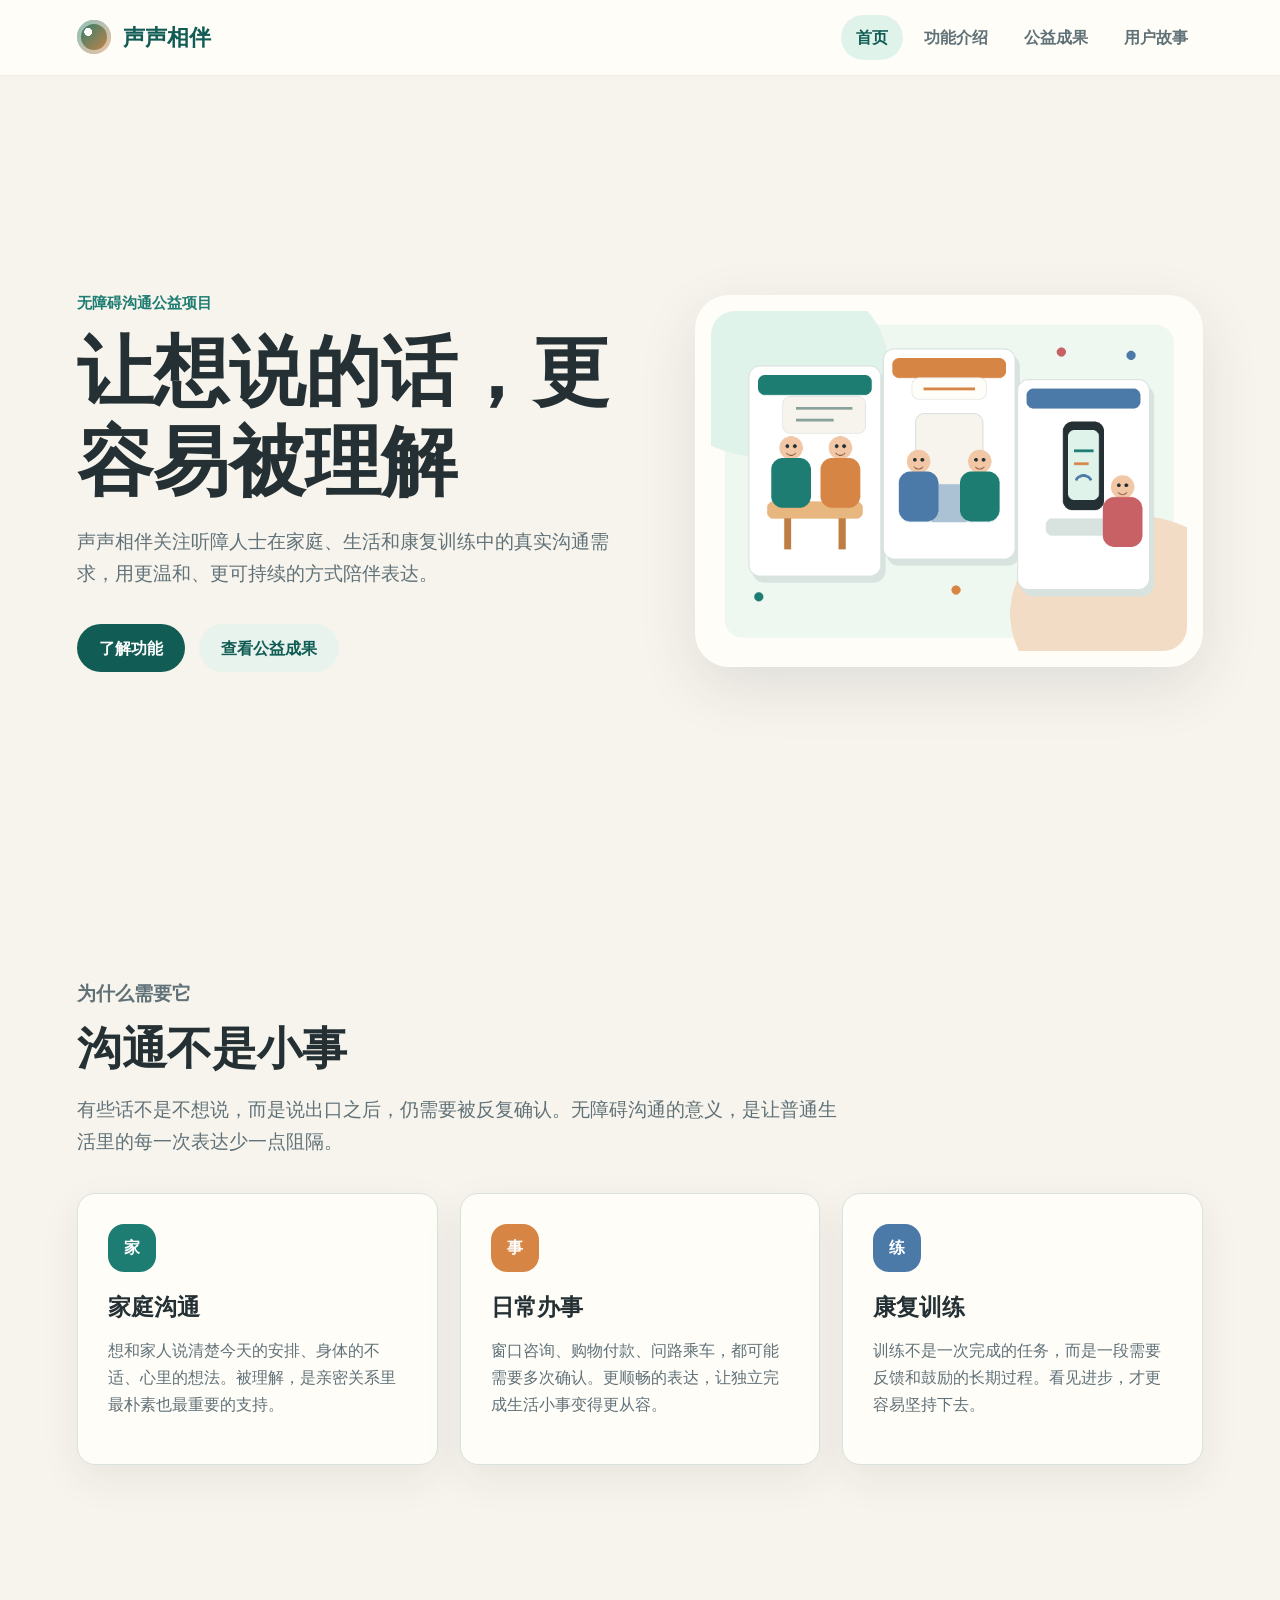
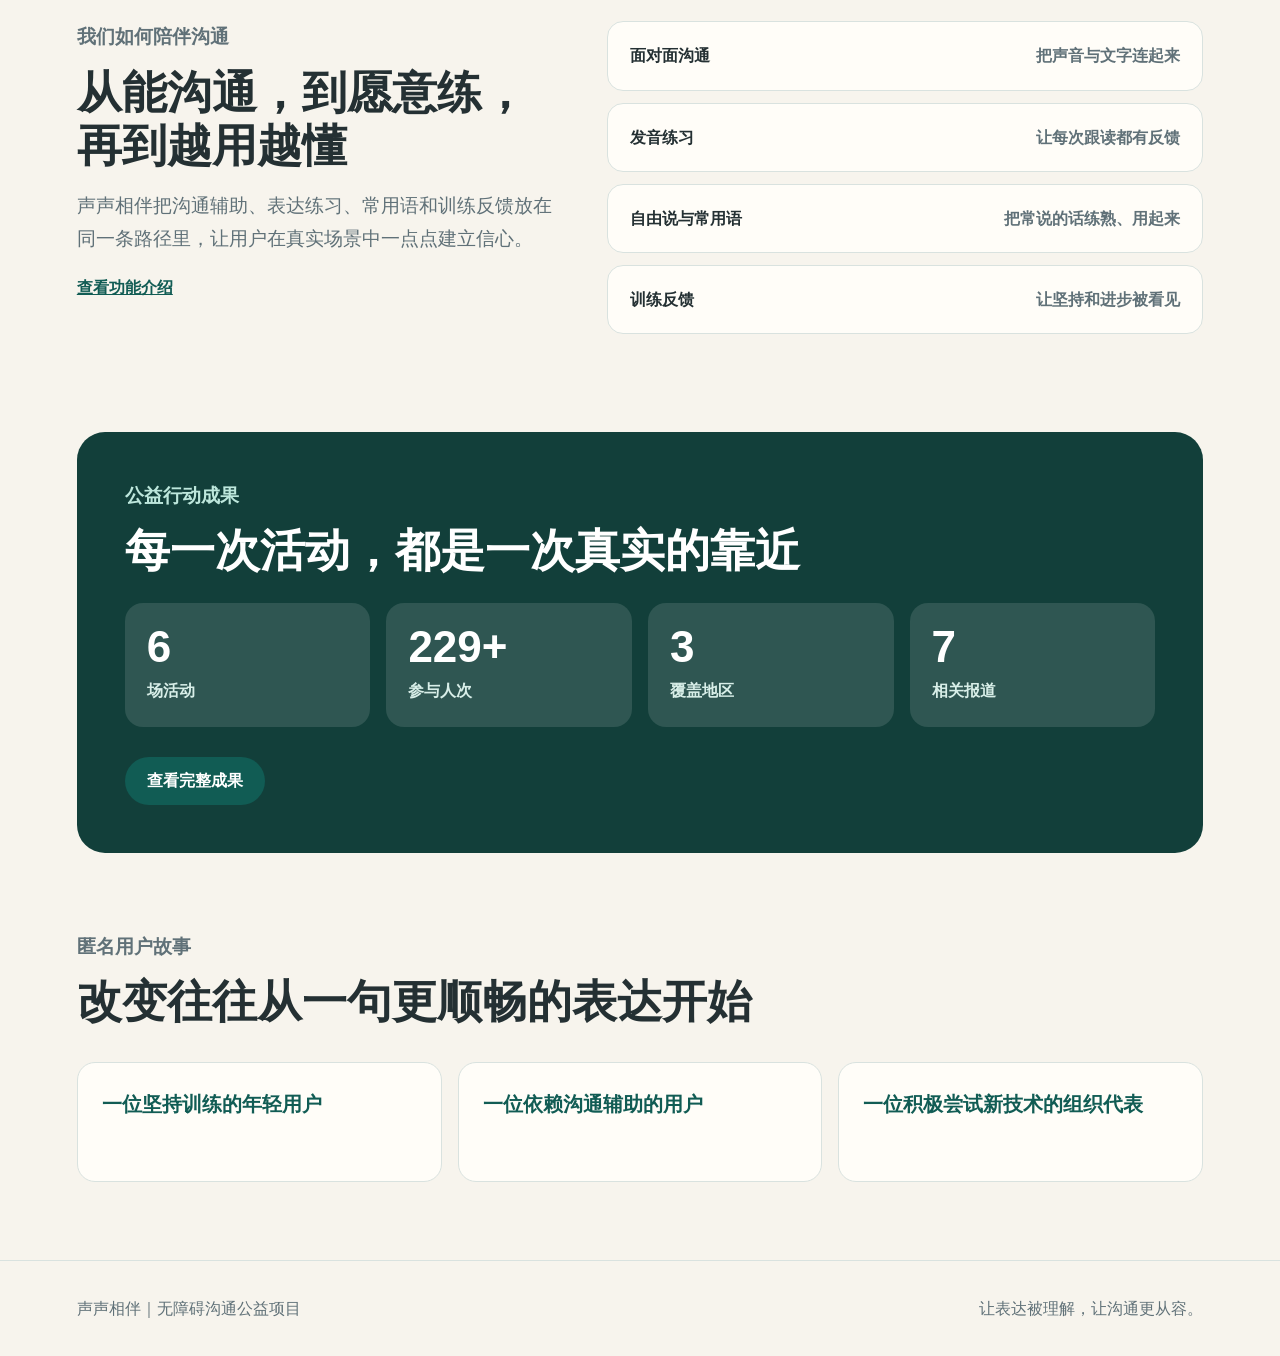
==== index.html @ 74983204 "feat: create shengsheng xiangban static site" ====
<!doctype html>
<html lang="zh-CN">
  <head>
    <meta charset="utf-8" />
    <meta name="viewport" content="width=device-width, initial-scale=1" />
    <title>声声相伴｜无障碍沟通公益项目</title>
    <meta
      name="description"
      content="声声相伴是一个无障碍沟通公益项目，关注家庭沟通、日常办事与康复训练，让表达更容易被理解。"
    />
    <link rel="stylesheet" href="assets/styles.css" />
  </head>
  <body>
    <a class="skip-link" href="#main">跳到主要内容</a>
    <header class="site-header">
      <a class="brand" href="index.html" aria-label="声声相伴首页">
        <span class="brand-mark" aria-hidden="true"></span>
        <span>声声相伴</span>
      </a>
      <button class="nav-toggle" type="button" aria-expanded="false" aria-controls="site-nav">
        <span class="sr-only">打开导航</span>
        <span aria-hidden="true"></span>
      </button>
      <nav class="site-nav" id="site-nav" aria-label="主导航">
        <a class="active" href="index.html">首页</a>
        <a href="features.html">功能介绍</a>
        <a href="impact.html">公益成果</a>
        <a href="stories.html">用户故事</a>
      </nav>
    </header>

    <main id="main">
      <section class="hero section-band">
        <div class="hero-copy">
          <p class="eyebrow">无障碍沟通公益项目</p>
          <h1>让想说的话，更容易被理解</h1>
          <p class="hero-lede">
            声声相伴关注听障人士在家庭、生活和康复训练中的真实沟通需求，用更温和、更可持续的方式陪伴表达。
          </p>
          <div class="hero-actions">
            <a class="button primary" href="features.html">了解功能</a>
            <a class="button secondary" href="impact.html">查看公益成果</a>
          </div>
        </div>
        <figure class="hero-visual">
          <img src="assets/hero-scene.png" alt="家庭交流、日常办事与康复训练三个无障碍沟通场景的温暖插画" />
        </figure>
      </section>

      <section class="section-wrap">
        <div class="section-heading">
          <p class="eyebrow">为什么需要它</p>
          <h2>沟通不是小事</h2>
          <p>
            有些话不是不想说，而是说出口之后，仍需要被反复确认。无障碍沟通的意义，是让普通生活里的每一次表达少一点阻隔。
          </p>
        </div>
        <div class="scenario-grid">
          <article class="scenario-card">
            <div class="scenario-icon" aria-hidden="true">家</div>
            <h3>家庭沟通</h3>
            <p>想和家人说清楚今天的安排、身体的不适、心里的想法。被理解，是亲密关系里最朴素也最重要的支持。</p>
          </article>
          <article class="scenario-card">
            <div class="scenario-icon" aria-hidden="true">事</div>
            <h3>日常办事</h3>
            <p>窗口咨询、购物付款、问路乘车，都可能需要多次确认。更顺畅的表达，让独立完成生活小事变得更从容。</p>
          </article>
          <article class="scenario-card">
            <div class="scenario-icon" aria-hidden="true">练</div>
            <h3>康复训练</h3>
            <p>训练不是一次完成的任务，而是一段需要反馈和鼓励的长期过程。看见进步，才更容易坚持下去。</p>
          </article>
        </div>
      </section>

      <section class="section-wrap split-feature">
        <div>
          <p class="eyebrow">我们如何陪伴沟通</p>
          <h2>从能沟通，到愿意练，再到越用越懂</h2>
          <p>
            声声相伴把沟通辅助、表达练习、常用语和训练反馈放在同一条路径里，让用户在真实场景中一点点建立信心。
          </p>
          <a class="text-link" href="features.html">查看功能介绍</a>
        </div>
        <div class="feature-list">
          <a href="features.html#face-to-face">面对面沟通<span>把声音与文字连起来</span></a>
          <a href="features.html#pronunciation">发音练习<span>让每次跟读都有反馈</span></a>
          <a href="features.html#daily-phrases">自由说与常用语<span>把常说的话练熟、用起来</span></a>
          <a href="features.html#reports">训练反馈<span>让坚持和进步被看见</span></a>
        </div>
      </section>

      <section class="impact-preview">
        <div class="section-heading compact">
          <p class="eyebrow">公益行动成果</p>
          <h2>每一次活动，都是一次真实的靠近</h2>
        </div>
        <div class="metric-row">
          <div><strong>6</strong><span>场活动</span></div>
          <div><strong>229+</strong><span>参与人次</span></div>
          <div><strong>3</strong><span>覆盖地区</span></div>
          <div><strong>7</strong><span>相关报道</span></div>
        </div>
        <a class="button primary" href="impact.html">查看完整成果</a>
      </section>

      <section class="section-wrap story-preview">
        <div class="section-heading">
          <p class="eyebrow">匿名用户故事</p>
          <h2>改变往往从一句更顺畅的表达开始</h2>
        </div>
        <div class="story-strip">
          <a href="stories.html#story-young">一位坚持训练的年轻用户</a>
          <a href="stories.html#story-daily">一位依赖沟通辅助的用户</a>
          <a href="stories.html#story-representative">一位积极尝试新技术的组织代表</a>
        </div>
      </section>
    </main>

    <footer class="site-footer">
      <p>声声相伴｜无障碍沟通公益项目</p>
      <p>让表达被理解，让沟通更从容。</p>
    </footer>
    <script src="assets/main.js"></script>
  </body>
</html>
---- assets/styles.css ----
:root {
  --ink: #243033;
  --muted: #607178;
  --soft: #f7f4ed;
  --paper: #fffdf8;
  --line: #d9e2df;
  --teal: #1d7d72;
  --teal-dark: #115c54;
  --mint: #dff3eb;
  --orange: #d78545;
  --rose: #c86166;
  --blue: #4b79a8;
  --shadow: 0 20px 60px rgba(37, 48, 51, 0.11);
}

* {
  box-sizing: border-box;
}

html {
  scroll-behavior: smooth;
}

body {
  margin: 0;
  color: var(--ink);
  background: var(--soft);
  font-family: -apple-system, BlinkMacSystemFont, "PingFang SC", "Hiragino Sans GB", "Microsoft YaHei", sans-serif;
  line-height: 1.7;
}

a {
  color: inherit;
}

img {
  display: block;
  max-width: 100%;
}

code {
  padding: 0.08em 0.32em;
  border-radius: 6px;
  background: #ecf4f1;
  color: var(--teal-dark);
}

.skip-link {
  position: absolute;
  left: 16px;
  top: -60px;
  z-index: 20;
  padding: 10px 14px;
  border-radius: 8px;
  background: var(--ink);
  color: #fff;
}

.skip-link:focus {
  top: 16px;
}

.sr-only {
  position: absolute;
  width: 1px;
  height: 1px;
  padding: 0;
  margin: -1px;
  overflow: hidden;
  clip: rect(0, 0, 0, 0);
  white-space: nowrap;
  border: 0;
}

.site-header {
  position: sticky;
  top: 0;
  z-index: 10;
  display: flex;
  align-items: center;
  justify-content: space-between;
  min-height: 76px;
  padding: 0 6vw;
  background: rgba(255, 253, 248, 0.92);
  border-bottom: 1px solid rgba(36, 48, 51, 0.08);
  backdrop-filter: blur(18px);
}

.brand {
  display: inline-flex;
  align-items: center;
  gap: 12px;
  color: var(--teal-dark);
  font-size: 22px;
  font-weight: 800;
  text-decoration: none;
}

.brand-mark {
  width: 34px;
  height: 34px;
  border-radius: 50%;
  background:
    radial-gradient(circle at 33% 35%, #fff 0 12%, transparent 13%),
    linear-gradient(135deg, var(--teal), var(--orange));
  box-shadow: inset 0 0 0 4px rgba(255, 255, 255, 0.5);
}

.site-nav {
  display: flex;
  align-items: center;
  gap: 6px;
}

.site-nav a {
  padding: 9px 15px;
  border-radius: 999px;
  color: var(--muted);
  font-weight: 700;
  text-decoration: none;
}

.site-nav a:hover,
.site-nav a:focus-visible,
.site-nav a.active {
  color: var(--teal-dark);
  background: var(--mint);
  outline: none;
}

.nav-toggle {
  display: none;
}

.section-band,
.section-wrap,
.page-hero,
.feature-detail,
.impact-dashboard,
.timeline-section,
.report-image-wrap,
.activity-grid,
.story-list,
.impact-preview {
  width: min(1180px, 88vw);
  margin-inline: auto;
}

.hero {
  display: grid;
  grid-template-columns: minmax(0, 1.05fr) minmax(360px, 0.95fr);
  gap: 56px;
  align-items: center;
  min-height: calc(100vh - 76px);
  padding: 70px 0 84px;
}

.eyebrow {
  margin: 0 0 12px;
  color: var(--teal);
  font-size: 15px;
  font-weight: 800;
  letter-spacing: 0;
}

h1,
h2,
h3,
p {
  overflow-wrap: anywhere;
}

h1,
h2,
h3 {
  margin: 0;
  line-height: 1.18;
}

h1 {
  max-width: 760px;
  font-size: clamp(44px, 6vw, 76px);
  letter-spacing: 0;
}

h2 {
  font-size: clamp(30px, 3.5vw, 46px);
}

h3 {
  font-size: 23px;
}

.hero-lede,
.page-hero p,
.section-heading p,
.split-feature p,
.detail-copy p {
  color: var(--muted);
  font-size: 19px;
}

.hero-actions {
  display: flex;
  flex-wrap: wrap;
  gap: 14px;
  margin-top: 34px;
}

.button {
  display: inline-flex;
  align-items: center;
  justify-content: center;
  min-height: 48px;
  padding: 0 22px;
  border-radius: 999px;
  font-weight: 800;
  text-decoration: none;
}

.button.primary {
  color: #fff;
  background: var(--teal-dark);
}

.button.secondary {
  color: var(--teal-dark);
  background: #e8f3ee;
}

.hero-visual {
  margin: 0;
  padding: 16px;
  border-radius: 34px;
  background: var(--paper);
  box-shadow: var(--shadow);
}

.hero-visual img {
  width: 100%;
  border-radius: 24px;
}

.section-wrap {
  padding: 78px 0;
}

.section-heading {
  max-width: 760px;
  margin-bottom: 34px;
}

.section-heading.compact {
  max-width: 680px;
  margin-bottom: 22px;
}

.scenario-grid {
  display: grid;
  grid-template-columns: repeat(3, minmax(0, 1fr));
  gap: 22px;
}

.scenario-card,
.activity-grid article,
.story-card {
  background: var(--paper);
  border: 1px solid var(--line);
  border-radius: 18px;
  box-shadow: 0 14px 40px rgba(37, 48, 51, 0.07);
}

.scenario-card {
  padding: 30px;
}

.scenario-icon {
  display: grid;
  place-items: center;
  width: 48px;
  height: 48px;
  margin-bottom: 22px;
  border-radius: 16px;
  color: #fff;
  background: var(--teal);
  font-weight: 900;
}

.scenario-card:nth-child(2) .scenario-icon {
  background: var(--orange);
}

.scenario-card:nth-child(3) .scenario-icon {
  background: var(--blue);
}

.scenario-card p,
.activity-grid p,
.story-flow p {
  color: var(--muted);
}

.split-feature {
  display: grid;
  grid-template-columns: minmax(0, 0.9fr) minmax(420px, 1.1fr);
  gap: 42px;
  align-items: start;
}

.text-link {
  color: var(--teal-dark);
  font-weight: 900;
}

.feature-list {
  display: grid;
  gap: 12px;
}

.feature-list a {
  display: flex;
  justify-content: space-between;
  gap: 20px;
  padding: 20px 22px;
  border: 1px solid var(--line);
  border-radius: 16px;
  background: var(--paper);
  color: var(--ink);
  font-weight: 900;
  text-decoration: none;
}

.feature-list span {
  color: var(--muted);
  font-weight: 600;
}

.impact-preview {
  margin-top: 20px;
  padding: 48px;
  border-radius: 28px;
  background: #123f3a;
  color: #fff;
}

.impact-preview .eyebrow,
.impact-preview .section-heading p {
  color: #bde7dc;
}

.metric-row,
.impact-dashboard {
  display: grid;
  grid-template-columns: repeat(4, minmax(0, 1fr));
  gap: 16px;
}

.metric-row {
  margin: 26px 0 30px;
}

.metric-row div,
.impact-dashboard div {
  padding: 22px;
  border-radius: 18px;
  background: rgba(255, 255, 255, 0.12);
}

.metric-row strong,
.impact-dashboard strong {
  display: block;
  font-size: 44px;
  line-height: 1;
}

.metric-row span,
.impact-dashboard span {
  display: block;
  margin-top: 8px;
  color: #d8eee8;
  font-weight: 700;
}

.story-strip {
  display: grid;
  grid-template-columns: repeat(3, minmax(0, 1fr));
  gap: 16px;
}

.story-strip a {
  min-height: 120px;
  padding: 24px;
  border-radius: 18px;
  background: var(--paper);
  border: 1px solid var(--line);
  color: var(--teal-dark);
  font-size: 20px;
  font-weight: 900;
  text-decoration: none;
}

.page-hero {
  padding: 76px 0 44px;
}

.page-hero h1 {
  font-size: clamp(40px, 5vw, 62px);
}

.page-hero p {
  max-width: 780px;
}

.feature-detail {
  display: grid;
  grid-template-columns: minmax(0, 1.05fr) minmax(320px, 0.95fr);
  gap: 42px;
  align-items: center;
  padding: 44px 0;
}

.feature-detail.reverse .video-placeholder {
  order: 2;
}

.video-placeholder {
  aspect-ratio: 16 / 9;
  display: grid;
  place-items: center;
  align-content: center;
  gap: 8px;
  min-height: 280px;
  padding: 28px;
  border: 1px solid var(--line);
  border-radius: 22px;
  background:
    linear-gradient(135deg, rgba(29, 125, 114, 0.14), rgba(215, 133, 69, 0.16)),
    var(--paper);
  color: var(--teal-dark);
  text-align: center;
  box-shadow: var(--shadow);
}

.play-mark {
  width: 70px;
  height: 70px;
  border-radius: 50%;
  background: #fff;
  box-shadow: 0 12px 30px rgba(17, 92, 84, 0.18);
  position: relative;
}

.play-mark::after {
  content: "";
  position: absolute;
  left: 29px;
  top: 22px;
  width: 0;
  height: 0;
  border-top: 13px solid transparent;
  border-bottom: 13px solid transparent;
  border-left: 18px solid var(--teal);
}

.video-placeholder p {
  margin: 10px 0 0;
  font-size: 24px;
  font-weight: 900;
}

.video-placeholder span {
  color: var(--muted);
}

.check-list {
  padding: 0;
  margin: 22px 0 0;
  list-style: none;
}

.check-list li {
  position: relative;
  padding-left: 28px;
  margin: 10px 0;
  color: var(--muted);
}

.check-list li::before {
  content: "";
  position: absolute;
  left: 0;
  top: 0.72em;
  width: 10px;
  height: 10px;
  border-radius: 50%;
  background: var(--orange);
}

.impact-dashboard {
  padding: 32px;
  border-radius: 26px;
  background: var(--teal-dark);
  color: #fff;
}

.timeline-section,
.report-image-wrap {
  padding: 64px 0 20px;
}

.timeline {
  display: grid;
  gap: 14px;
  padding: 0;
  margin: 0;
  list-style: none;
}

.timeline li {
  display: grid;
  grid-template-columns: 160px 1fr;
  gap: 18px;
  align-items: baseline;
  padding: 18px 22px;
  border-radius: 16px;
  background: var(--paper);
  border: 1px solid var(--line);
}

.timeline time {
  color: var(--teal-dark);
  font-weight: 900;
}

.report-image-wrap img {
  border-radius: 22px;
  border: 1px solid var(--line);
  box-shadow: var(--shadow);
}

.activity-grid {
  display: grid;
  grid-template-columns: repeat(3, minmax(0, 1fr));
  gap: 18px;
  padding: 58px 0 80px;
}

.activity-grid article {
  padding: 24px;
}

.activity-grid span {
  display: inline-flex;
  padding: 5px 12px;
  border-radius: 999px;
  background: var(--mint);
  color: var(--teal-dark);
  font-weight: 900;
}

.activity-grid h3 {
  margin-top: 18px;
}

.activity-grid a {
  color: var(--teal-dark);
  font-weight: 900;
}

.story-list {
  display: grid;
  gap: 26px;
  padding: 28px 0 84px;
}

.story-card {
  padding: 34px;
}

.story-flow {
  display: grid;
  grid-template-columns: repeat(3, minmax(0, 1fr));
  gap: 16px;
  margin-top: 24px;
}

.story-flow div {
  padding: 20px;
  border-radius: 16px;
  background: #f2f8f5;
}

.story-flow strong {
  color: var(--teal-dark);
}

.site-footer {
  display: flex;
  justify-content: space-between;
  gap: 20px;
  padding: 34px 6vw;
  color: var(--muted);
  border-top: 1px solid var(--line);
}

.site-footer p {
  margin: 0;
}

@media (max-width: 900px) {
  .site-header {
    min-height: 68px;
  }

  .nav-toggle {
    display: grid;
    place-items: center;
    width: 44px;
    height: 44px;
    border: 0;
    border-radius: 12px;
    background: var(--mint);
  }

  .nav-toggle span[aria-hidden="true"],
  .nav-toggle span[aria-hidden="true"]::before,
  .nav-toggle span[aria-hidden="true"]::after {
    display: block;
    width: 20px;
    height: 2px;
    background: var(--teal-dark);
    content: "";
  }

  .nav-toggle span[aria-hidden="true"]::before {
    transform: translateY(-7px);
  }

  .nav-toggle span[aria-hidden="true"]::after {
    transform: translateY(5px);
  }

  .site-nav {
    position: absolute;
    left: 6vw;
    right: 6vw;
    top: 74px;
    display: none;
    flex-direction: column;
    align-items: stretch;
    padding: 14px;
    border: 1px solid var(--line);
    border-radius: 18px;
    background: var(--paper);
    box-shadow: var(--shadow);
  }

  .site-nav.open {
    display: flex;
  }

  .hero,
  .split-feature,
  .feature-detail,
  .feature-detail.reverse,
  .scenario-grid,
  .story-strip,
  .story-flow,
  .activity-grid {
    grid-template-columns: 1fr;
  }

  .feature-detail.reverse .video-placeholder {
    order: 0;
  }

  .metric-row,
  .impact-dashboard {
    grid-template-columns: repeat(2, minmax(0, 1fr));
  }

  .hero {
    min-height: auto;
    padding-top: 44px;
  }

  .timeline li {
    grid-template-columns: 1fr;
    gap: 4px;
  }

  .site-footer {
    flex-direction: column;
  }
}

@media (max-width: 560px) {
  .section-band,
  .section-wrap,
  .page-hero,
  .feature-detail,
  .impact-dashboard,
  .timeline-section,
  .report-image-wrap,
  .activity-grid,
  .story-list,
  .impact-preview {
    width: min(100% - 32px, 1180px);
  }

  h1 {
    font-size: 42px;
  }

  .metric-row,
  .impact-dashboard {
    grid-template-columns: 1fr;
  }

  .impact-preview {
    padding: 30px 22px;
  }

  .story-card,
  .scenario-card {
    padding: 24px;
  }
}

@media (prefers-reduced-motion: reduce) {
  html {
    scroll-behavior: auto;
  }
}
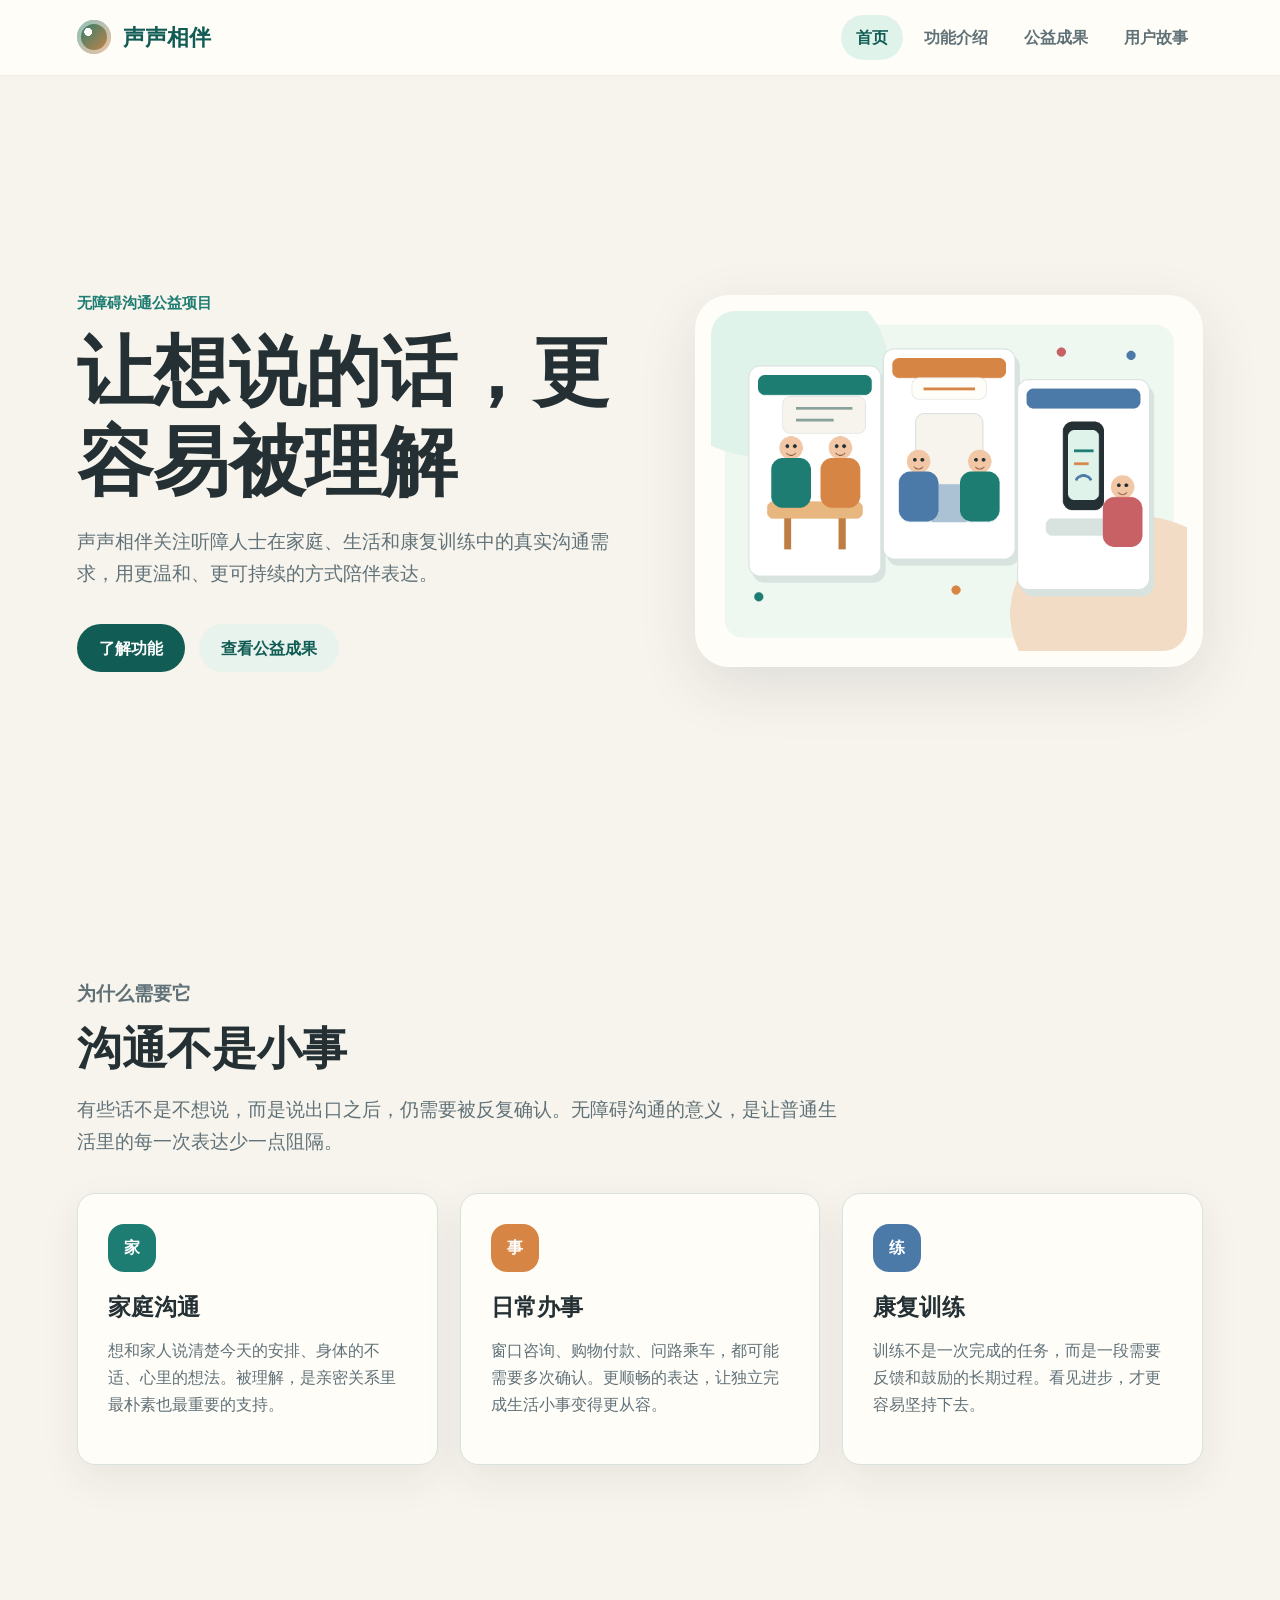
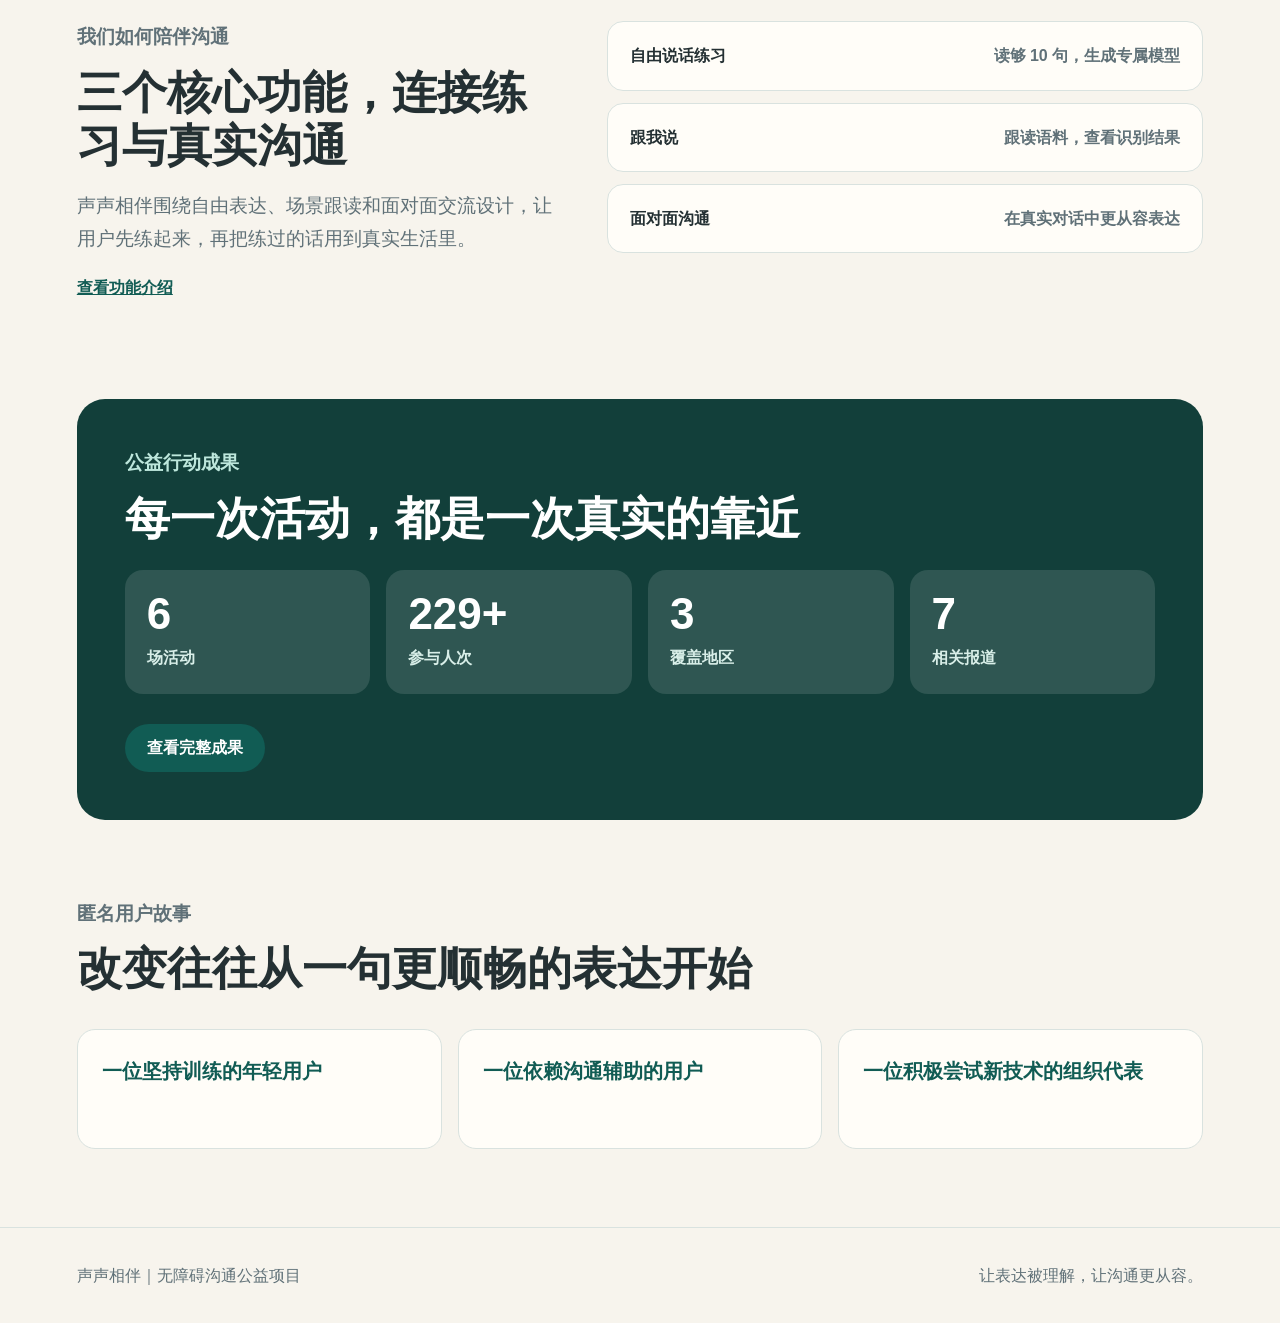
==== commit 2702c328: "feat: refine feature video modules" ====
--- a/index.html
+++ b/index.html
@@ -77,17 +77,16 @@
       <section class="section-wrap split-feature">
         <div>
           <p class="eyebrow">我们如何陪伴沟通</p>
-          <h2>从能沟通，到愿意练，再到越用越懂</h2>
+          <h2>三个核心功能，连接练习与真实沟通</h2>
           <p>
-            声声相伴把沟通辅助、表达练习、常用语和训练反馈放在同一条路径里，让用户在真实场景中一点点建立信心。
+            声声相伴围绕自由表达、场景跟读和面对面交流设计，让用户先练起来，再把练过的话用到真实生活里。
           </p>
           <a class="text-link" href="features.html">查看功能介绍</a>
         </div>
         <div class="feature-list">
-          <a href="features.html#face-to-face">面对面沟通<span>把声音与文字连起来</span></a>
-          <a href="features.html#pronunciation">发音练习<span>让每次跟读都有反馈</span></a>
-          <a href="features.html#daily-phrases">自由说与常用语<span>把常说的话练熟、用起来</span></a>
-          <a href="features.html#reports">训练反馈<span>让坚持和进步被看见</span></a>
+          <a href="features.html#free-speech">自由说话练习<span>读够 10 句，生成专属模型</span></a>
+          <a href="features.html#follow-me">跟我说<span>跟读语料，查看识别结果</span></a>
+          <a href="features.html#face-to-face">面对面沟通<span>在真实对话中更从容表达</span></a>
         </div>
       </section>
 
--- a/assets/styles.css
+++ b/assets/styles.css
@@ -472,6 +472,74 @@
   color: var(--muted);
 }
 
+.video-placeholder.has-video {
+  display: block;
+  padding: 0;
+  overflow: hidden;
+  background: #111c1a;
+}
+
+.video-placeholder video {
+  display: block;
+  width: 100%;
+  height: 100%;
+  border-radius: 22px;
+  object-fit: cover;
+}
+
+.demo-steps {
+  display: grid;
+  gap: 10px;
+  padding: 0;
+  margin: 24px 0 0;
+  list-style: none;
+  counter-reset: demo-step;
+}
+
+.demo-steps li {
+  position: relative;
+  min-height: 46px;
+  padding: 10px 14px 10px 58px;
+  border: 1px solid var(--line);
+  border-radius: 14px;
+  background: rgba(255, 253, 248, 0.78);
+  color: var(--muted);
+  counter-increment: demo-step;
+}
+
+.demo-steps li::before {
+  content: counter(demo-step);
+  position: absolute;
+  left: 14px;
+  top: 10px;
+  display: grid;
+  place-items: center;
+  width: 30px;
+  height: 30px;
+  border-radius: 50%;
+  color: #fff;
+  background: var(--teal);
+  font-size: 15px;
+  font-weight: 900;
+}
+
+.voiceover-box {
+  margin-top: 18px;
+  padding: 18px 20px;
+  border-left: 5px solid var(--orange);
+  border-radius: 14px;
+  background: #fff6eb;
+}
+
+.voiceover-box strong {
+  color: #9a5a20;
+}
+
+.voiceover-box p {
+  margin: 8px 0 0;
+  font-size: 17px;
+}
+
 .check-list {
   padding: 0;
   margin: 22px 0 0;
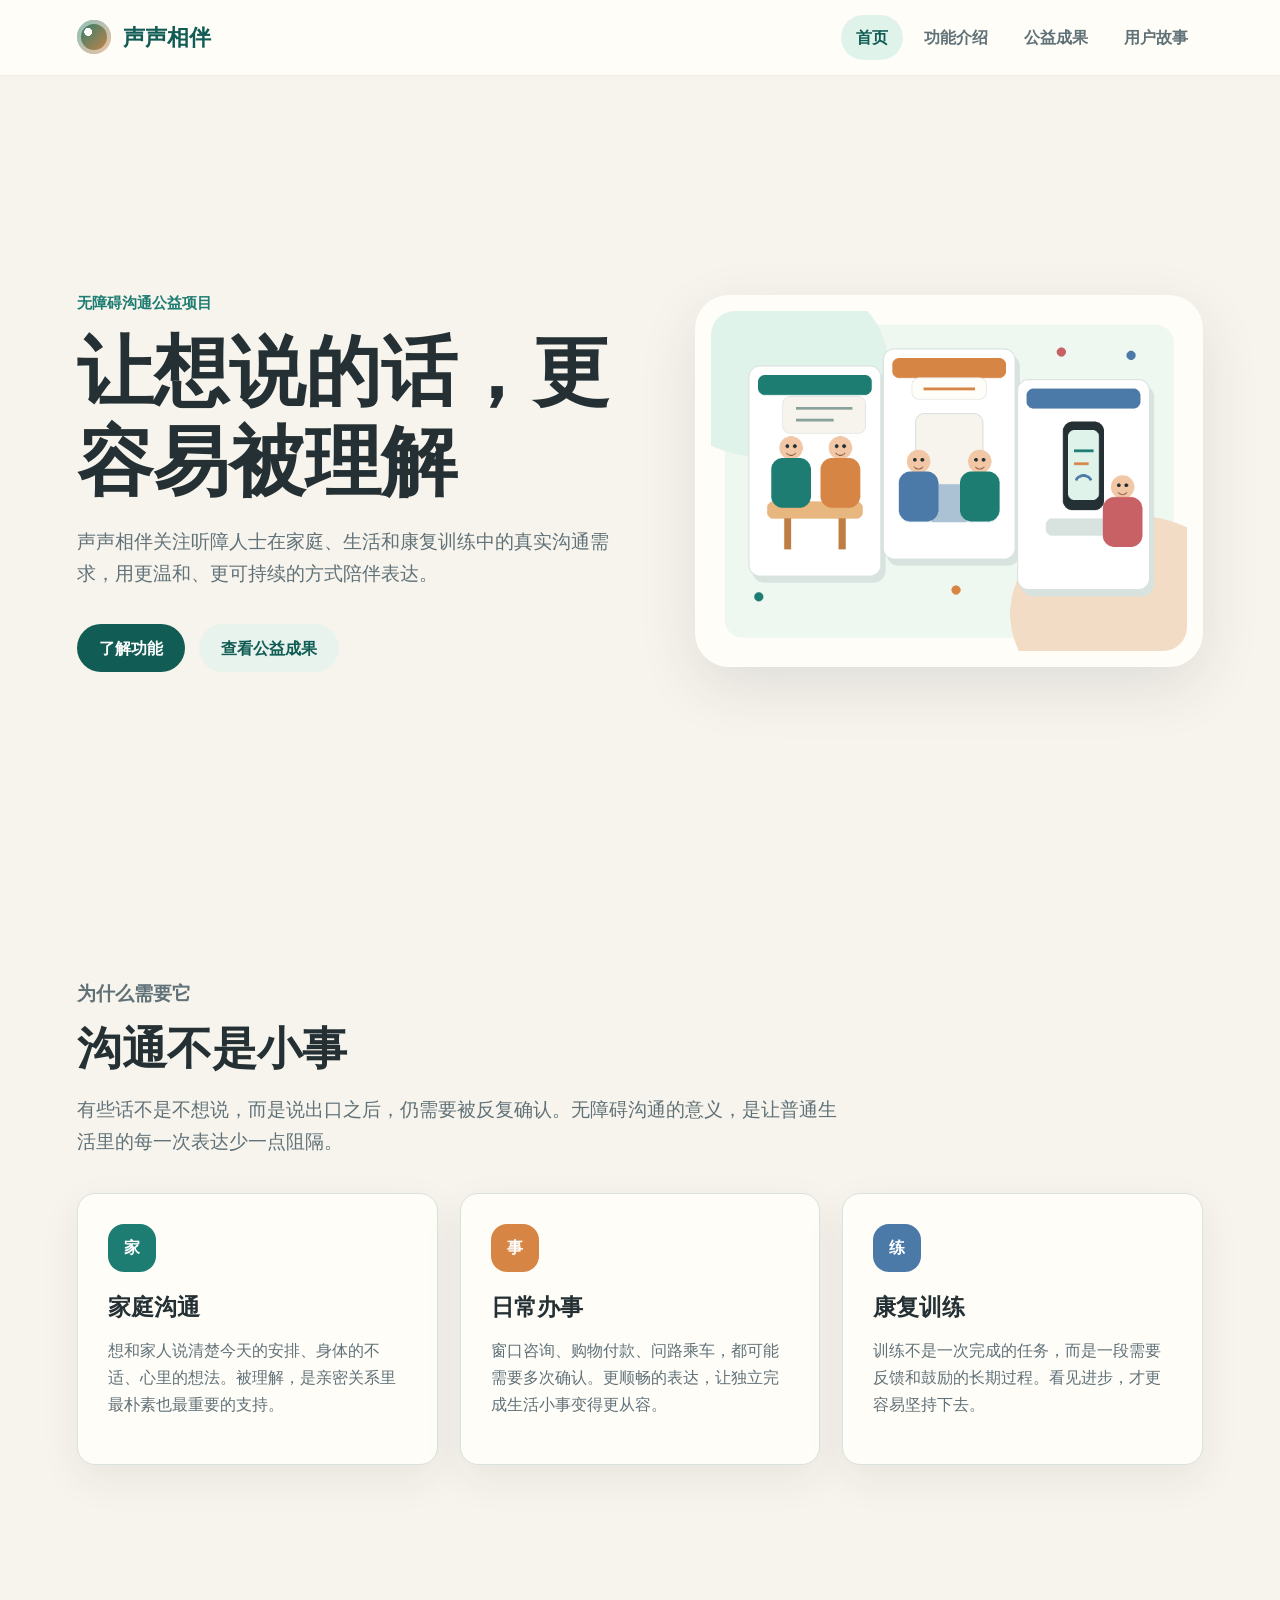
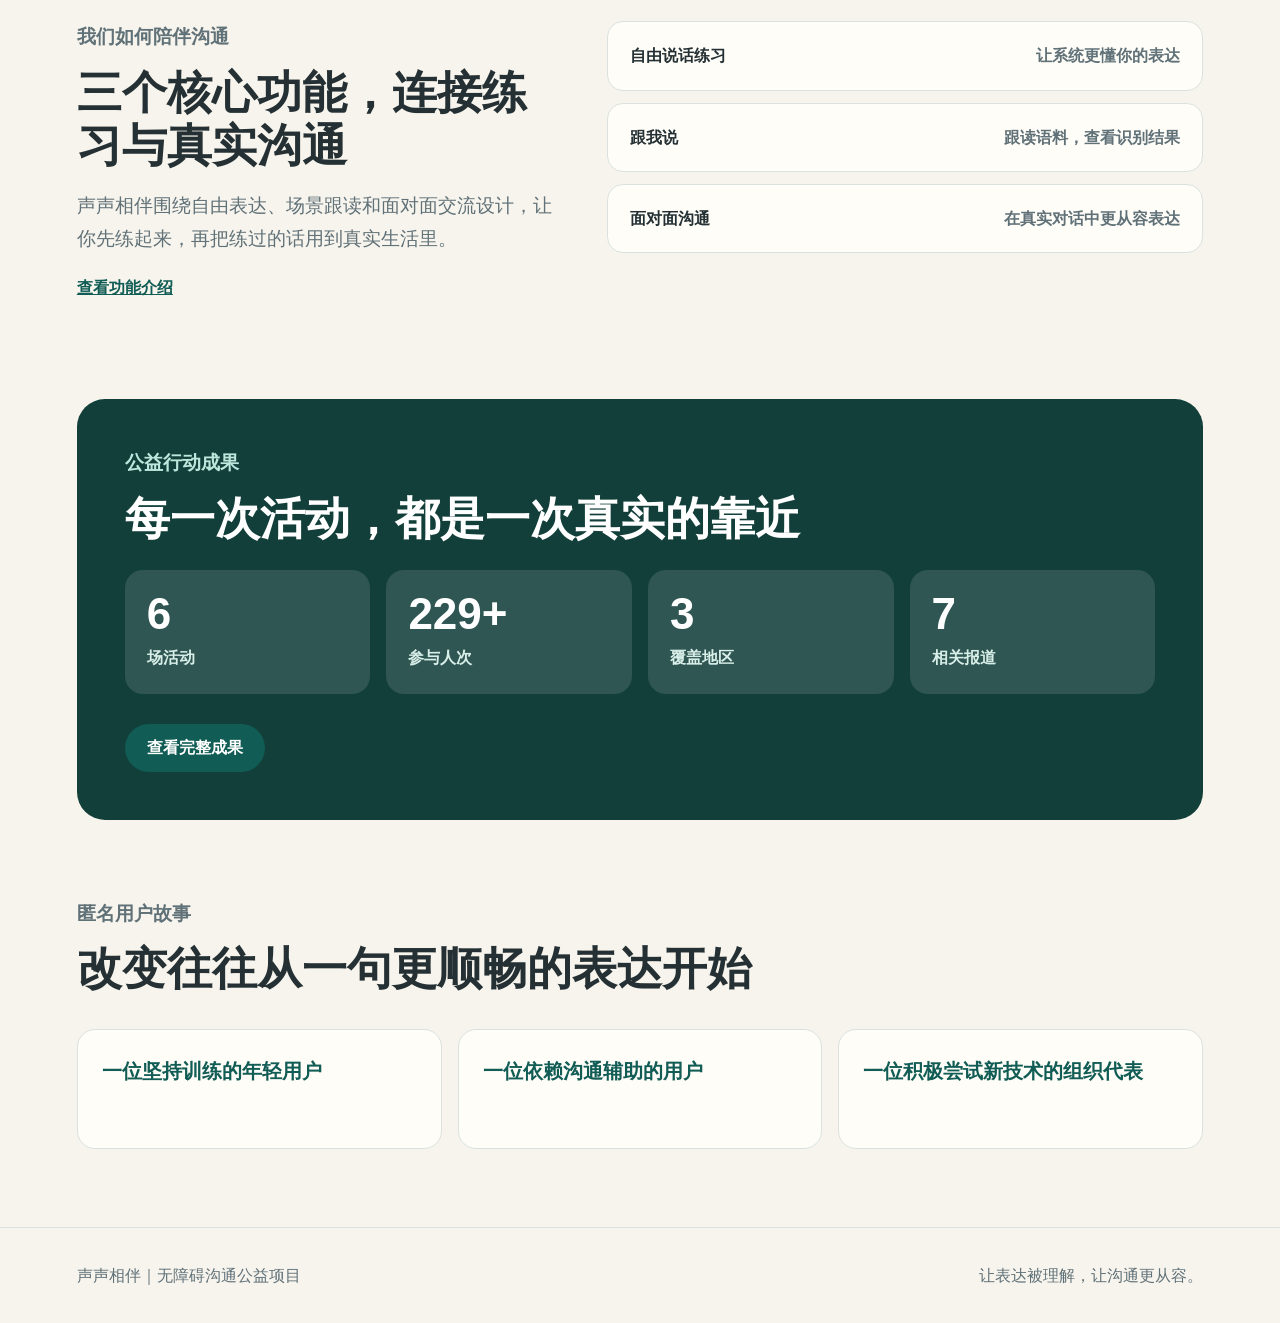
==== commit 4ac98387: "fix: make feature copy user-facing" ====
--- a/index.html
+++ b/index.html
@@ -79,12 +79,12 @@
           <p class="eyebrow">我们如何陪伴沟通</p>
           <h2>三个核心功能，连接练习与真实沟通</h2>
           <p>
-            声声相伴围绕自由表达、场景跟读和面对面交流设计，让用户先练起来，再把练过的话用到真实生活里。
+            声声相伴围绕自由表达、场景跟读和面对面交流设计，让你先练起来，再把练过的话用到真实生活里。
           </p>
           <a class="text-link" href="features.html">查看功能介绍</a>
         </div>
         <div class="feature-list">
-          <a href="features.html#free-speech">自由说话练习<span>读够 10 句，生成专属模型</span></a>
+          <a href="features.html#free-speech">自由说话练习<span>让系统更懂你的表达</span></a>
           <a href="features.html#follow-me">跟我说<span>跟读语料，查看识别结果</span></a>
           <a href="features.html#face-to-face">面对面沟通<span>在真实对话中更从容表达</span></a>
         </div>
--- a/assets/styles.css
+++ b/assets/styles.css
@@ -487,57 +487,33 @@
   object-fit: cover;
 }
 
-.demo-steps {
+.feature-points {
   display: grid;
   gap: 10px;
   padding: 0;
   margin: 24px 0 0;
   list-style: none;
-  counter-reset: demo-step;
-}
-
-.demo-steps li {
+}
+
+.feature-points li {
   position: relative;
   min-height: 46px;
-  padding: 10px 14px 10px 58px;
+  padding: 12px 16px 12px 46px;
   border: 1px solid var(--line);
   border-radius: 14px;
   background: rgba(255, 253, 248, 0.78);
   color: var(--muted);
-  counter-increment: demo-step;
-}
-
-.demo-steps li::before {
-  content: counter(demo-step);
+}
+
+.feature-points li::before {
+  content: "";
   position: absolute;
-  left: 14px;
-  top: 10px;
-  display: grid;
-  place-items: center;
-  width: 30px;
-  height: 30px;
+  left: 18px;
+  top: 1.25em;
+  width: 10px;
+  height: 10px;
   border-radius: 50%;
-  color: #fff;
   background: var(--teal);
-  font-size: 15px;
-  font-weight: 900;
-}
-
-.voiceover-box {
-  margin-top: 18px;
-  padding: 18px 20px;
-  border-left: 5px solid var(--orange);
-  border-radius: 14px;
-  background: #fff6eb;
-}
-
-.voiceover-box strong {
-  color: #9a5a20;
-}
-
-.voiceover-box p {
-  margin: 8px 0 0;
-  font-size: 17px;
 }
 
 .check-list {
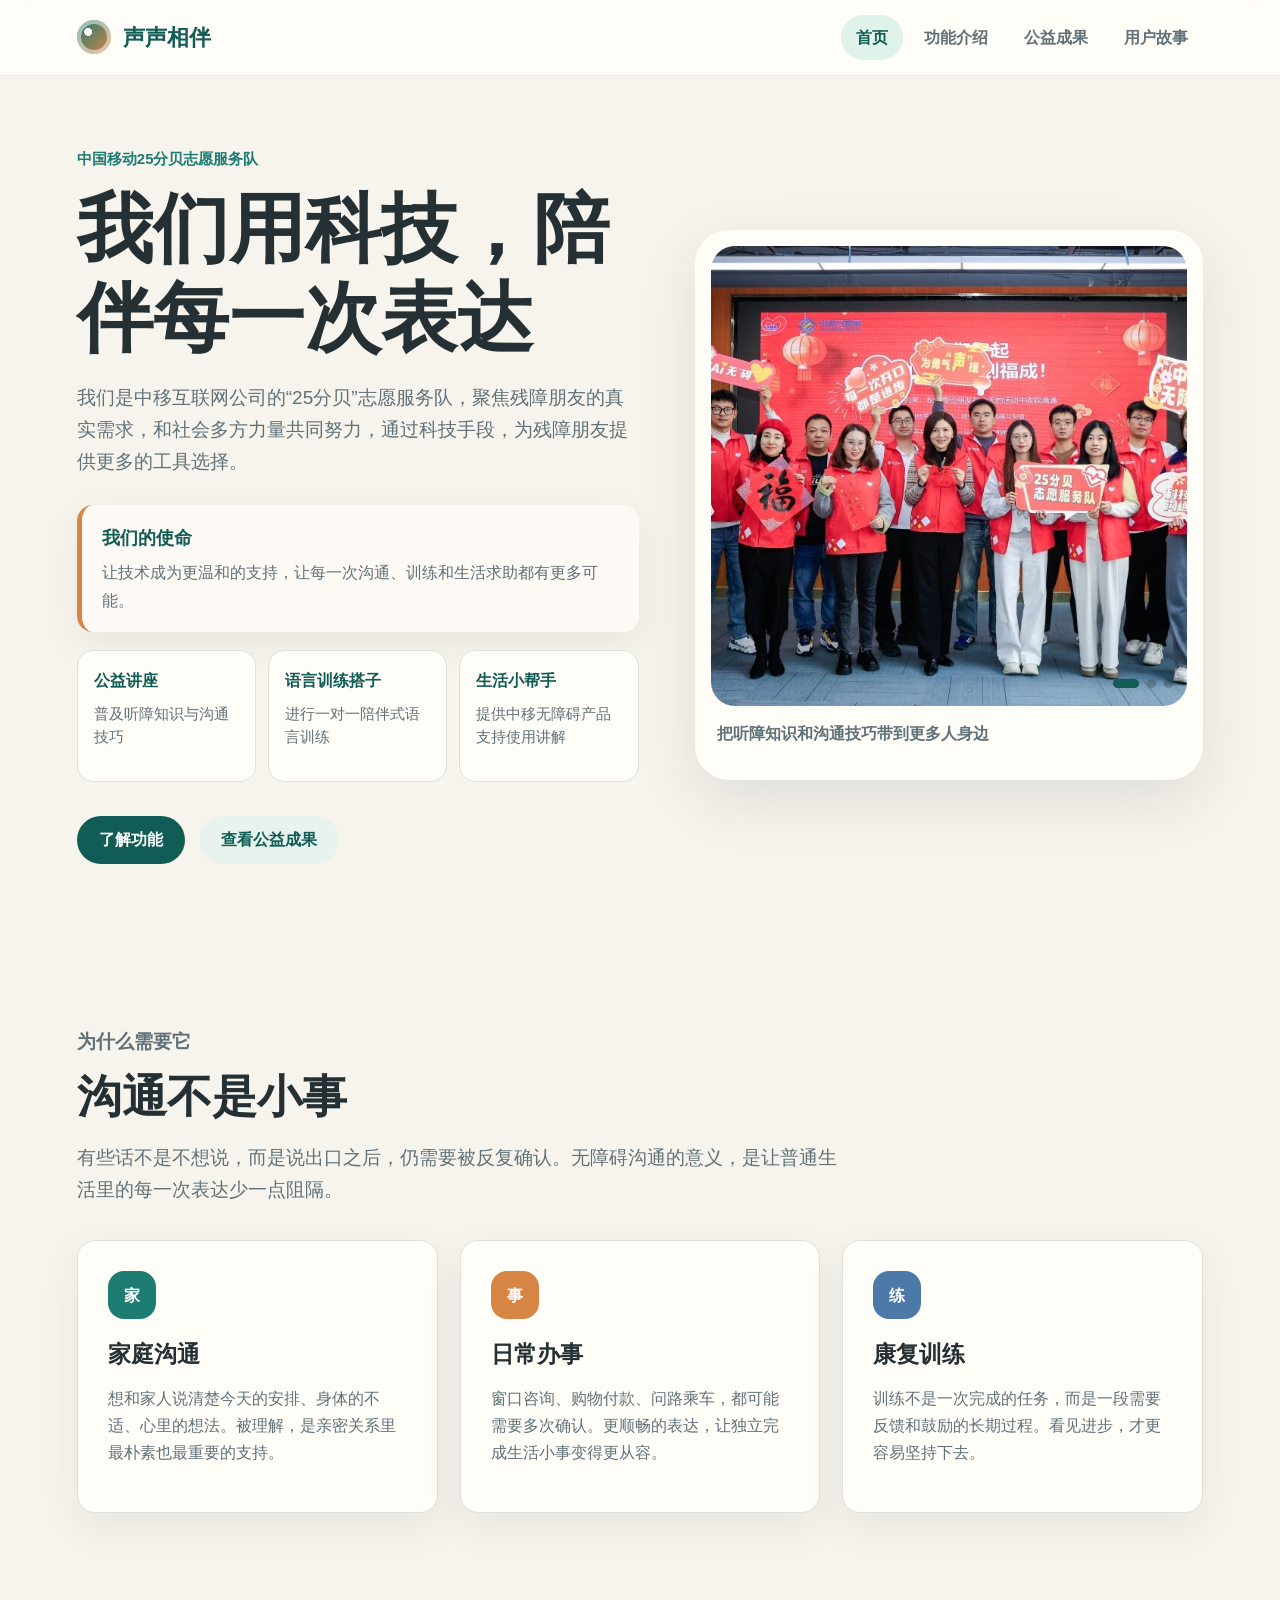
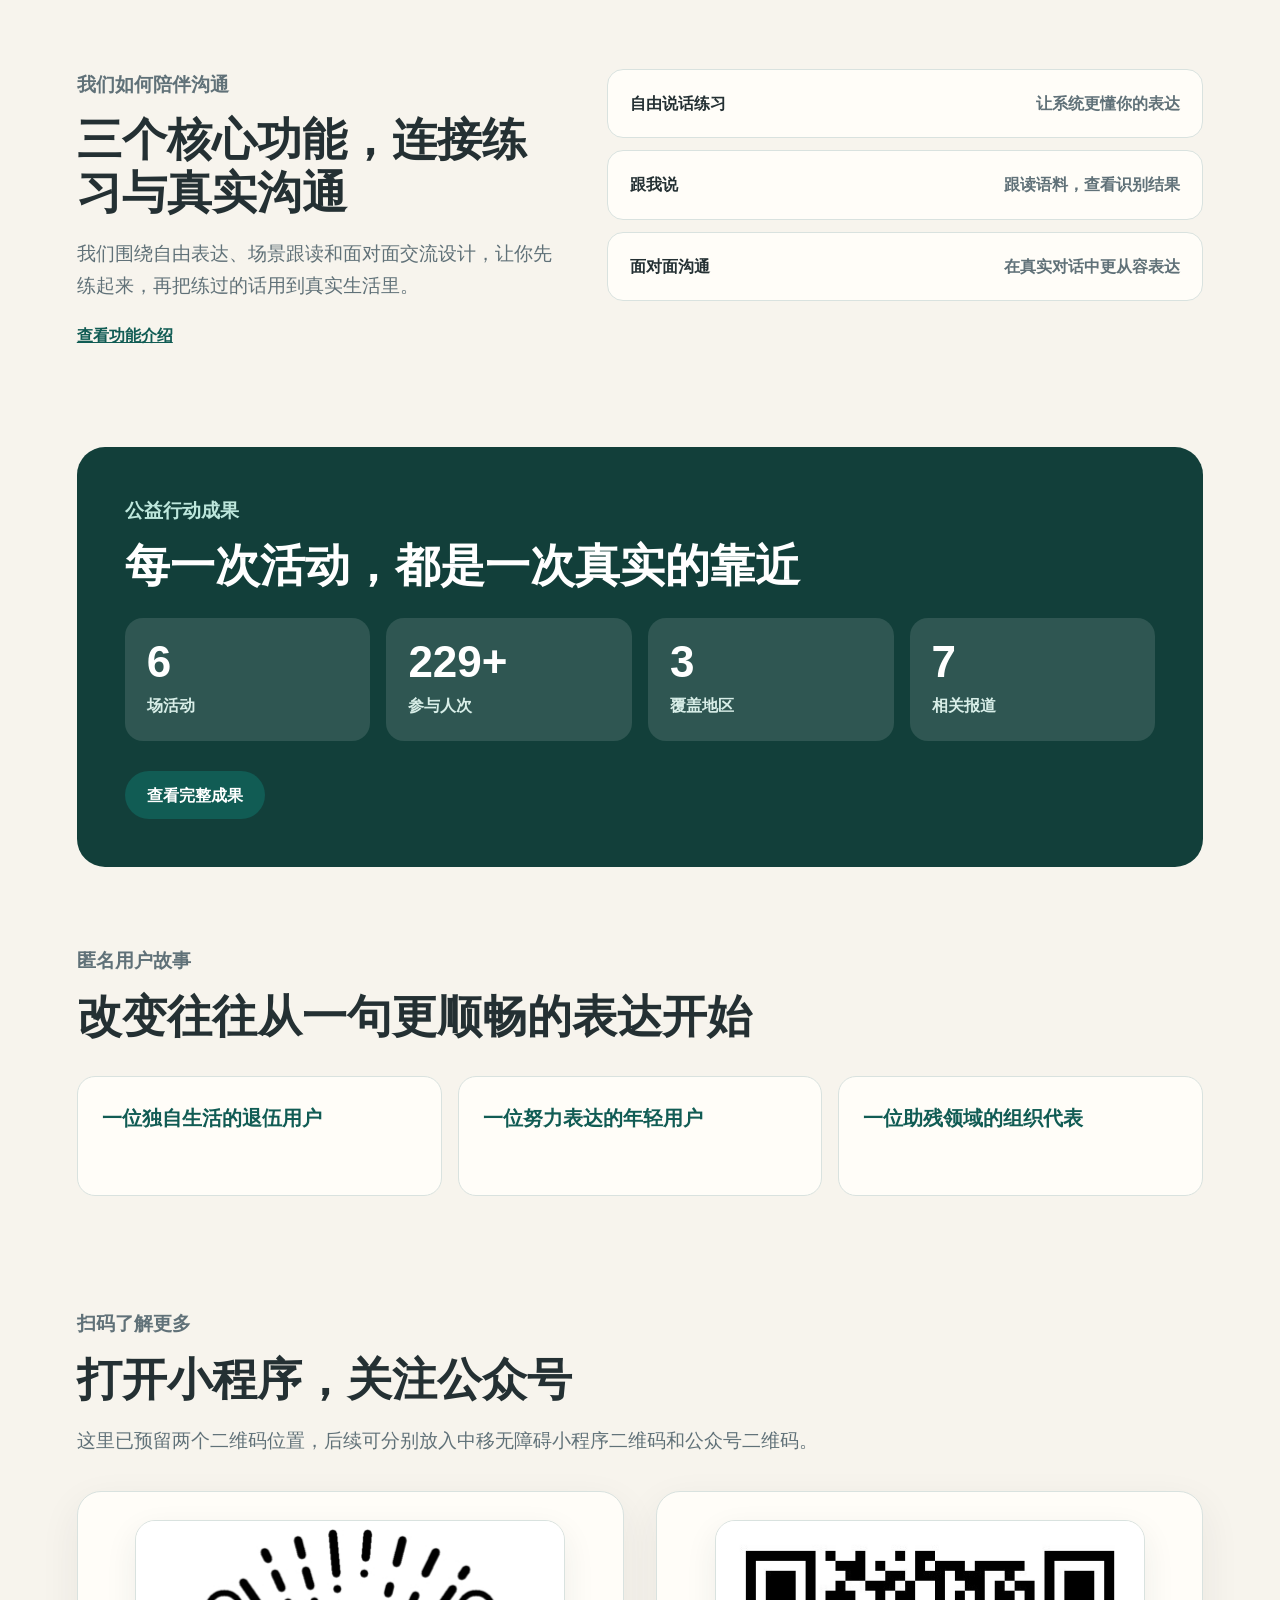
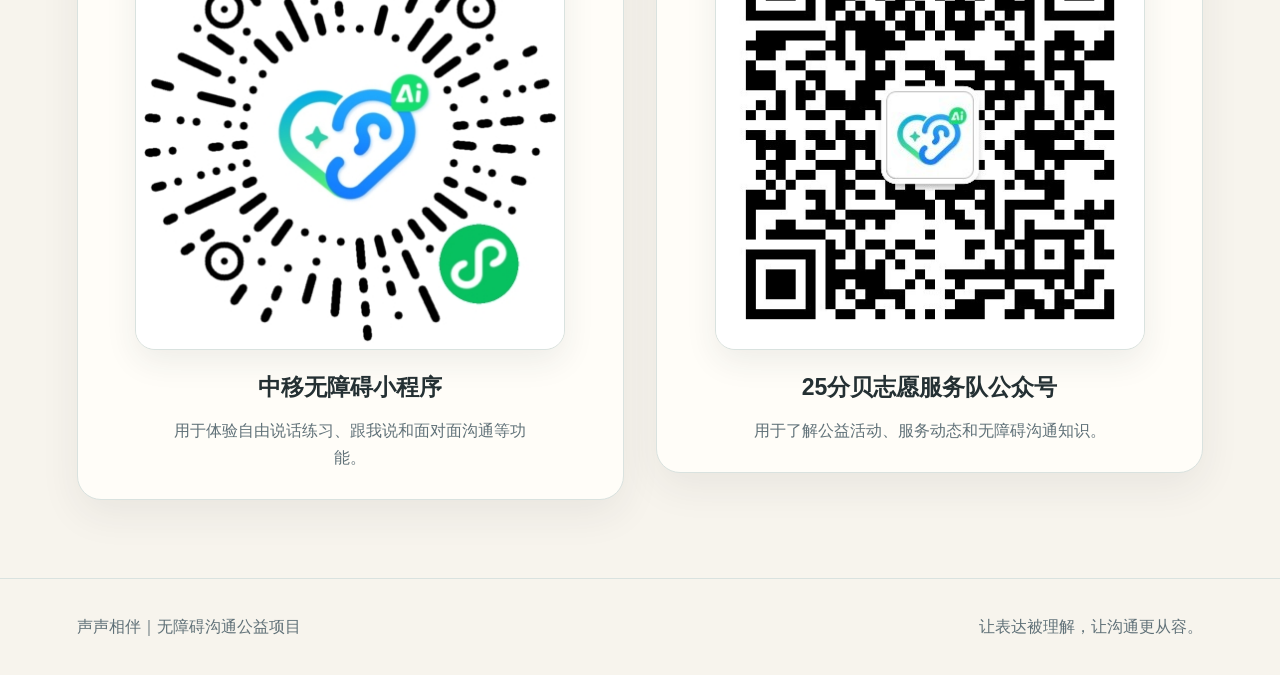
==== commit 6e69be61: "feat: update volunteer site content and assets" ====
--- a/index.html
+++ b/index.html
@@ -32,19 +32,55 @@
     <main id="main">
       <section class="hero section-band">
         <div class="hero-copy">
-          <p class="eyebrow">无障碍沟通公益项目</p>
-          <h1>让想说的话，更容易被理解</h1>
+          <p class="eyebrow">中国移动25分贝志愿服务队</p>
+          <h1>我们用科技，陪伴每一次表达</h1>
           <p class="hero-lede">
-            声声相伴关注听障人士在家庭、生活和康复训练中的真实沟通需求，用更温和、更可持续的方式陪伴表达。
+            我们是中移互联网公司的“25分贝”志愿服务队，聚焦残障朋友的真实需求，和社会多方力量共同努力，通过科技手段，为残障朋友提供更多的工具选择。
           </p>
+          <div class="mission-panel">
+            <strong>我们的使命</strong>
+            <p>让技术成为更温和的支持，让每一次沟通、训练和生活求助都有更多可能。</p>
+          </div>
+          <div class="service-pill-grid" aria-label="服务内容">
+            <article>
+              <span>公益讲座</span>
+              <p>普及听障知识与沟通技巧</p>
+            </article>
+            <article>
+              <span>语言训练搭子</span>
+              <p>进行一对一陪伴式语言训练</p>
+            </article>
+            <article>
+              <span>生活小帮手</span>
+              <p>提供中移无障碍产品支持使用讲解</p>
+            </article>
+          </div>
           <div class="hero-actions">
             <a class="button primary" href="features.html">了解功能</a>
             <a class="button secondary" href="impact.html">查看公益成果</a>
           </div>
         </div>
-        <figure class="hero-visual">
-          <img src="assets/hero-scene.png" alt="家庭交流、日常办事与康复训练三个无障碍沟通场景的温暖插画" />
-        </figure>
+        <section class="hero-carousel" aria-label="25分贝志愿服务队图片轮播">
+          <div class="carousel-track">
+            <figure class="carousel-slide">
+              <img src="assets/carousel/图片1.png" alt="25分贝志愿服务队公益活动照片" />
+              <figcaption>把听障知识和沟通技巧带到更多人身边</figcaption>
+            </figure>
+            <figure class="carousel-slide">
+              <img src="assets/carousel/图片2.jpg" alt="25分贝志愿服务队陪伴式服务照片" />
+              <figcaption>用耐心陪伴一次次练习，把表达慢慢说清楚</figcaption>
+            </figure>
+            <figure class="carousel-slide">
+              <img src="assets/carousel/图片3.jpg" alt="中移无障碍产品使用支持照片" />
+              <figcaption>让沟通工具真正用起来，成为生活里的小帮手</figcaption>
+            </figure>
+          </div>
+          <div class="carousel-dots" aria-hidden="true">
+            <span class="active"></span>
+            <span></span>
+            <span></span>
+          </div>
+        </section>
       </section>
 
       <section class="section-wrap">
@@ -79,7 +115,7 @@
           <p class="eyebrow">我们如何陪伴沟通</p>
           <h2>三个核心功能，连接练习与真实沟通</h2>
           <p>
-            声声相伴围绕自由表达、场景跟读和面对面交流设计，让你先练起来，再把练过的话用到真实生活里。
+            我们围绕自由表达、场景跟读和面对面交流设计，让你先练起来，再把练过的话用到真实生活里。
           </p>
           <a class="text-link" href="features.html">查看功能介绍</a>
         </div>
@@ -110,9 +146,29 @@
           <h2>改变往往从一句更顺畅的表达开始</h2>
         </div>
         <div class="story-strip">
-          <a href="stories.html#story-young">一位坚持训练的年轻用户</a>
-          <a href="stories.html#story-daily">一位依赖沟通辅助的用户</a>
-          <a href="stories.html#story-representative">一位积极尝试新技术的组织代表</a>
+          <a href="stories.html#story-daily">一位独自生活的退伍用户</a>
+          <a href="stories.html#story-young">一位努力表达的年轻用户</a>
+          <a href="stories.html#story-representative">一位助残领域的组织代表</a>
+        </div>
+      </section>
+
+      <section class="section-wrap qr-section" aria-labelledby="qr-title">
+        <div class="section-heading">
+          <p class="eyebrow">扫码了解更多</p>
+          <h2 id="qr-title">打开小程序，关注公众号</h2>
+          <p>这里已预留两个二维码位置，后续可分别放入中移无障碍小程序二维码和公众号二维码。</p>
+        </div>
+        <div class="qr-grid">
+          <article class="qr-card">
+            <img class="qr-image" src="assets/小程序二维码.jpg" alt="中移无障碍小程序二维码" />
+            <h3>中移无障碍小程序</h3>
+            <p>用于体验自由说话练习、跟我说和面对面沟通等功能。</p>
+          </article>
+          <article class="qr-card">
+            <img class="qr-image" src="assets/公众号二维码.jpg" alt="25分贝志愿服务队公众号二维码" />
+            <h3>25分贝志愿服务队公众号</h3>
+            <p>用于了解公益活动、服务动态和无障碍沟通知识。</p>
+          </article>
         </div>
       </section>
     </main>
--- a/assets/styles.css
+++ b/assets/styles.css
@@ -136,10 +136,10 @@
 .section-wrap,
 .page-hero,
 .feature-detail,
+.coverage-feature,
 .impact-dashboard,
-.timeline-section,
-.report-image-wrap,
-.activity-grid,
+.activity-overview,
+.media-coverage,
 .story-list,
 .impact-preview {
   width: min(1180px, 88vw);
@@ -205,6 +205,52 @@
   flex-wrap: wrap;
   gap: 14px;
   margin-top: 34px;
+}
+
+.mission-panel {
+  margin-top: 26px;
+  padding: 18px 20px;
+  border-left: 5px solid var(--orange);
+  border-radius: 16px;
+  background: rgba(255, 253, 248, 0.78);
+  box-shadow: 0 12px 36px rgba(37, 48, 51, 0.07);
+}
+
+.mission-panel strong {
+  color: var(--teal-dark);
+  font-size: 18px;
+}
+
+.mission-panel p {
+  margin: 6px 0 0;
+  color: var(--muted);
+}
+
+.service-pill-grid {
+  display: grid;
+  grid-template-columns: repeat(3, minmax(0, 1fr));
+  gap: 12px;
+  margin-top: 18px;
+}
+
+.service-pill-grid article {
+  min-height: 132px;
+  padding: 16px;
+  border: 1px solid var(--line);
+  border-radius: 16px;
+  background: var(--paper);
+}
+
+.service-pill-grid span {
+  color: var(--teal-dark);
+  font-weight: 900;
+}
+
+.service-pill-grid p {
+  margin: 8px 0 0;
+  color: var(--muted);
+  font-size: 15px;
+  line-height: 1.55;
 }
 
 .button {
@@ -241,6 +287,107 @@
   border-radius: 24px;
 }
 
+.hero-carousel {
+  position: relative;
+  overflow: hidden;
+  border-radius: 34px;
+  background: var(--paper);
+  box-shadow: var(--shadow);
+}
+
+.carousel-track {
+  display: flex;
+  transition: transform 520ms ease;
+}
+
+.carousel-slide {
+  flex: 0 0 100%;
+  margin: 0;
+  padding: 16px;
+}
+
+.carousel-slide img {
+  width: 100%;
+  height: 460px;
+  border-radius: 24px;
+  object-fit: cover;
+  background: var(--mint);
+}
+
+.carousel-placeholder {
+  display: grid;
+  align-content: end;
+  min-height: 460px;
+  padding: 34px;
+  border-radius: 24px;
+  background:
+    linear-gradient(145deg, rgba(29, 125, 114, 0.18), rgba(215, 133, 69, 0.18)),
+    var(--mint);
+  color: var(--ink);
+}
+
+.carousel-placeholder.warm {
+  background:
+    linear-gradient(145deg, rgba(215, 133, 69, 0.2), rgba(200, 97, 102, 0.14)),
+    #fff1df;
+}
+
+.carousel-placeholder.cool {
+  background:
+    linear-gradient(145deg, rgba(75, 121, 168, 0.2), rgba(29, 125, 114, 0.12)),
+    #edf4fb;
+}
+
+.carousel-placeholder span {
+  width: fit-content;
+  margin-bottom: 12px;
+  padding: 5px 12px;
+  border-radius: 999px;
+  background: rgba(255, 253, 248, 0.78);
+  color: var(--teal-dark);
+  font-size: 14px;
+  font-weight: 900;
+}
+
+.carousel-placeholder strong {
+  font-size: 30px;
+  line-height: 1.2;
+}
+
+.carousel-placeholder p {
+  max-width: 380px;
+  margin: 10px 0 0;
+  color: var(--muted);
+}
+
+.carousel-slide figcaption {
+  min-height: 58px;
+  padding: 14px 6px 0;
+  color: var(--muted);
+  font-weight: 700;
+}
+
+.carousel-dots {
+  position: absolute;
+  right: 30px;
+  bottom: 92px;
+  display: flex;
+  gap: 8px;
+}
+
+.carousel-dots span {
+  width: 9px;
+  height: 9px;
+  border-radius: 999px;
+  background: rgba(36, 48, 51, 0.28);
+  transition: width 220ms ease, background 220ms ease;
+}
+
+.carousel-dots span.active {
+  width: 26px;
+  background: var(--teal-dark);
+}
+
 .section-wrap {
   padding: 78px 0;
 }
@@ -262,7 +409,6 @@
 }
 
 .scenario-card,
-.activity-grid article,
 .story-card {
   background: var(--paper);
   border: 1px solid var(--line);
@@ -295,7 +441,6 @@
 }
 
 .scenario-card p,
-.activity-grid p,
 .story-flow p {
   color: var(--muted);
 }
@@ -547,53 +692,114 @@
   color: #fff;
 }
 
-.timeline-section,
-.report-image-wrap {
-  padding: 64px 0 20px;
-}
-
-.timeline {
-  display: grid;
-  gap: 14px;
-  padding: 0;
+.coverage-feature {
+  display: grid;
+  grid-template-columns: minmax(0, 1.08fr) minmax(320px, 0.92fr);
+  gap: 34px;
+  align-items: center;
+  margin-bottom: 30px;
+  padding: 34px;
+  border: 1px solid var(--line);
+  border-radius: 28px;
+  background: var(--paper);
+  box-shadow: var(--shadow);
+}
+
+.cctv-video {
+  min-height: 330px;
+  box-shadow: none;
+}
+
+.coverage-copy p {
+  color: var(--muted);
+  font-size: 19px;
+}
+
+.coverage-copy a,
+.media-list a {
+  color: var(--teal-dark);
+  font-weight: 900;
+}
+
+.activity-overview,
+.media-coverage {
+  padding: 70px 0 20px;
+}
+
+.activity-overview .section-heading p,
+.media-coverage .section-heading p {
+  color: var(--muted);
+  font-size: 18px;
+}
+
+.activity-summary-panel {
+  display: grid;
+  grid-template-columns: 240px 1fr;
+  gap: 26px;
+  align-items: center;
+  margin-bottom: 22px;
+  padding: 28px;
+  border-radius: 24px;
+  background: #123f3a;
+  color: #fff;
+}
+
+.activity-summary-panel strong {
+  display: block;
+  font-size: 56px;
+  line-height: 1;
+}
+
+.activity-summary-panel span {
+  color: #cceae2;
+  font-weight: 800;
+}
+
+.activity-summary-panel p {
   margin: 0;
-  list-style: none;
-}
-
-.timeline li {
-  display: grid;
-  grid-template-columns: 160px 1fr;
+  color: #e6f6f1;
+}
+
+.activity-card-list {
+  display: grid;
+  grid-template-columns: repeat(2, minmax(0, 1fr));
   gap: 18px;
-  align-items: baseline;
-  padding: 18px 22px;
-  border-radius: 16px;
+}
+
+.activity-card {
+  display: grid;
+  gap: 12px;
+  padding: 24px;
+  border-radius: 18px;
   background: var(--paper);
   border: 1px solid var(--line);
-}
-
-.timeline time {
+  box-shadow: 0 14px 40px rgba(37, 48, 51, 0.07);
+}
+
+.activity-card time {
   color: var(--teal-dark);
   font-weight: 900;
 }
 
-.report-image-wrap img {
-  border-radius: 22px;
-  border: 1px solid var(--line);
-  box-shadow: var(--shadow);
-}
-
-.activity-grid {
-  display: grid;
-  grid-template-columns: repeat(3, minmax(0, 1fr));
-  gap: 18px;
-  padding: 58px 0 80px;
-}
-
-.activity-grid article {
-  padding: 24px;
-}
-
-.activity-grid span {
+.activity-card h3 {
+  margin: 0;
+}
+
+.activity-card p {
+  margin: 0;
+  color: var(--muted);
+}
+
+.card-meta {
+  display: flex;
+  flex-wrap: wrap;
+  gap: 12px;
+  align-items: center;
+  justify-content: space-between;
+  margin-top: 6px;
+}
+
+.card-meta span {
   display: inline-flex;
   padding: 5px 12px;
   border-radius: 999px;
@@ -602,23 +808,85 @@
   font-weight: 900;
 }
 
-.activity-grid h3 {
-  margin-top: 18px;
-}
-
-.activity-grid a {
+.card-meta a {
   color: var(--teal-dark);
   font-weight: 900;
 }
 
+.media-list {
+  display: grid;
+  grid-template-columns: repeat(2, minmax(0, 1fr));
+  gap: 14px;
+  padding-bottom: 78px;
+}
+
+.media-list a {
+  display: grid;
+  gap: 8px;
+  min-height: 126px;
+  padding: 22px;
+  border: 1px solid var(--line);
+  border-radius: 18px;
+  background: var(--paper);
+  text-decoration: none;
+  box-shadow: 0 14px 40px rgba(37, 48, 51, 0.06);
+}
+
+.media-list a:hover,
+.media-list a:focus-visible {
+  outline: 3px solid rgba(29, 125, 114, 0.22);
+  outline-offset: 3px;
+}
+
+.media-list span {
+  color: var(--orange);
+  font-size: 15px;
+  font-weight: 900;
+}
+
+.media-list strong {
+  color: var(--ink);
+  line-height: 1.5;
+}
+
 .story-list {
   display: grid;
-  gap: 26px;
+  gap: 30px;
   padding: 28px 0 84px;
 }
 
 .story-card {
   padding: 34px;
+}
+
+.story-feature {
+  display: grid;
+  grid-template-columns: minmax(280px, 0.86fr) minmax(0, 1.14fr);
+  gap: 32px;
+  align-items: center;
+}
+
+.story-illustration {
+  margin: 0;
+  padding: 14px;
+  border-radius: 24px;
+  background: #f4faf6;
+  border: 1px solid var(--line);
+}
+
+.story-illustration svg {
+  display: block;
+  width: 100%;
+  height: auto;
+}
+
+.story-content > p {
+  color: var(--muted);
+  font-size: 18px;
+}
+
+.story-lede {
+  margin-top: 18px;
 }
 
 .story-flow {
@@ -636,6 +904,131 @@
 
 .story-flow strong {
   color: var(--teal-dark);
+}
+
+.qr-section {
+  padding-top: 34px;
+}
+
+.qr-grid {
+  display: grid;
+  grid-template-columns: repeat(2, minmax(0, 1fr));
+  gap: 32px;
+  align-items: start;
+}
+
+.qr-card {
+  display: grid;
+  justify-items: center;
+  gap: 16px;
+  padding: 28px;
+  border: 1px solid var(--line);
+  border-radius: 24px;
+  background: var(--paper);
+  text-align: center;
+  box-shadow: 0 14px 40px rgba(37, 48, 51, 0.07);
+}
+
+.qr-image {
+  width: min(100%, 430px);
+  height: auto;
+  aspect-ratio: 1;
+  border-radius: 20px;
+  border: 1px solid var(--line);
+  background: #fff;
+  box-shadow: 0 12px 32px rgba(37, 48, 51, 0.08);
+}
+
+.qr-card h3 {
+  margin-top: 8px;
+}
+
+.qr-card p {
+  max-width: 360px;
+  margin: 0;
+  color: var(--muted);
+}
+
+.svg-bg {
+  fill: #eaf7f2;
+}
+
+.svg-bg.warm {
+  fill: #fff1df;
+}
+
+.svg-bg.cool {
+  fill: #edf4fb;
+}
+
+.svg-skin {
+  fill: #f2c9a8;
+}
+
+.svg-hair {
+  fill: none;
+  stroke: #394447;
+  stroke-width: 9;
+  stroke-linecap: round;
+}
+
+.svg-coat {
+  fill: var(--teal);
+}
+
+.svg-coat.orange {
+  fill: var(--orange);
+}
+
+.svg-phone {
+  fill: #fffdf8;
+  stroke: #b9cac5;
+  stroke-width: 4;
+}
+
+.svg-line,
+.svg-ground {
+  fill: none;
+  stroke: #6f8a84;
+  stroke-width: 7;
+  stroke-linecap: round;
+}
+
+.svg-path {
+  fill: none;
+  stroke: #88b8ad;
+  stroke-width: 9;
+  stroke-linecap: round;
+  stroke-dasharray: 3 18;
+}
+
+.svg-building {
+  fill: #94b7d4;
+}
+
+.svg-book {
+  fill: #f8dfbc;
+  stroke: #d78545;
+  stroke-width: 4;
+}
+
+.svg-desk {
+  fill: #d8b07b;
+}
+
+.svg-wave {
+  fill: none;
+  stroke: var(--teal);
+  stroke-width: 7;
+  stroke-linecap: round;
+}
+
+.svg-wave.light {
+  stroke: #77a9c9;
+}
+
+.svg-accent {
+  fill: var(--orange);
 }
 
 .site-footer {
@@ -707,10 +1100,15 @@
   .split-feature,
   .feature-detail,
   .feature-detail.reverse,
+  .coverage-feature,
+  .story-feature,
   .scenario-grid,
+  .service-pill-grid,
   .story-strip,
   .story-flow,
-  .activity-grid {
+  .qr-grid,
+  .activity-card-list,
+  .media-list {
     grid-template-columns: 1fr;
   }
 
@@ -728,9 +1126,12 @@
     padding-top: 44px;
   }
 
-  .timeline li {
-    grid-template-columns: 1fr;
-    gap: 4px;
+  .carousel-placeholder {
+    min-height: 360px;
+  }
+
+  .carousel-slide img {
+    height: 360px;
   }
 
   .site-footer {
@@ -743,10 +1144,10 @@
   .section-wrap,
   .page-hero,
   .feature-detail,
+  .coverage-feature,
   .impact-dashboard,
-  .timeline-section,
-  .report-image-wrap,
-  .activity-grid,
+  .activity-overview,
+  .media-coverage,
   .story-list,
   .impact-preview {
     width: min(100% - 32px, 1180px);
@@ -765,6 +1166,37 @@
     padding: 30px 22px;
   }
 
+  .carousel-slide {
+    padding: 12px;
+  }
+
+  .carousel-placeholder {
+    min-height: 300px;
+    padding: 24px;
+  }
+
+  .carousel-slide img {
+    height: 300px;
+  }
+
+  .carousel-placeholder strong {
+    font-size: 24px;
+  }
+
+  .carousel-dots {
+    right: 24px;
+    bottom: 86px;
+  }
+
+  .coverage-feature,
+  .activity-summary-panel {
+    padding: 24px;
+  }
+
+  .activity-summary-panel {
+    grid-template-columns: 1fr;
+  }
+
   .story-card,
   .scenario-card {
     padding: 24px;
